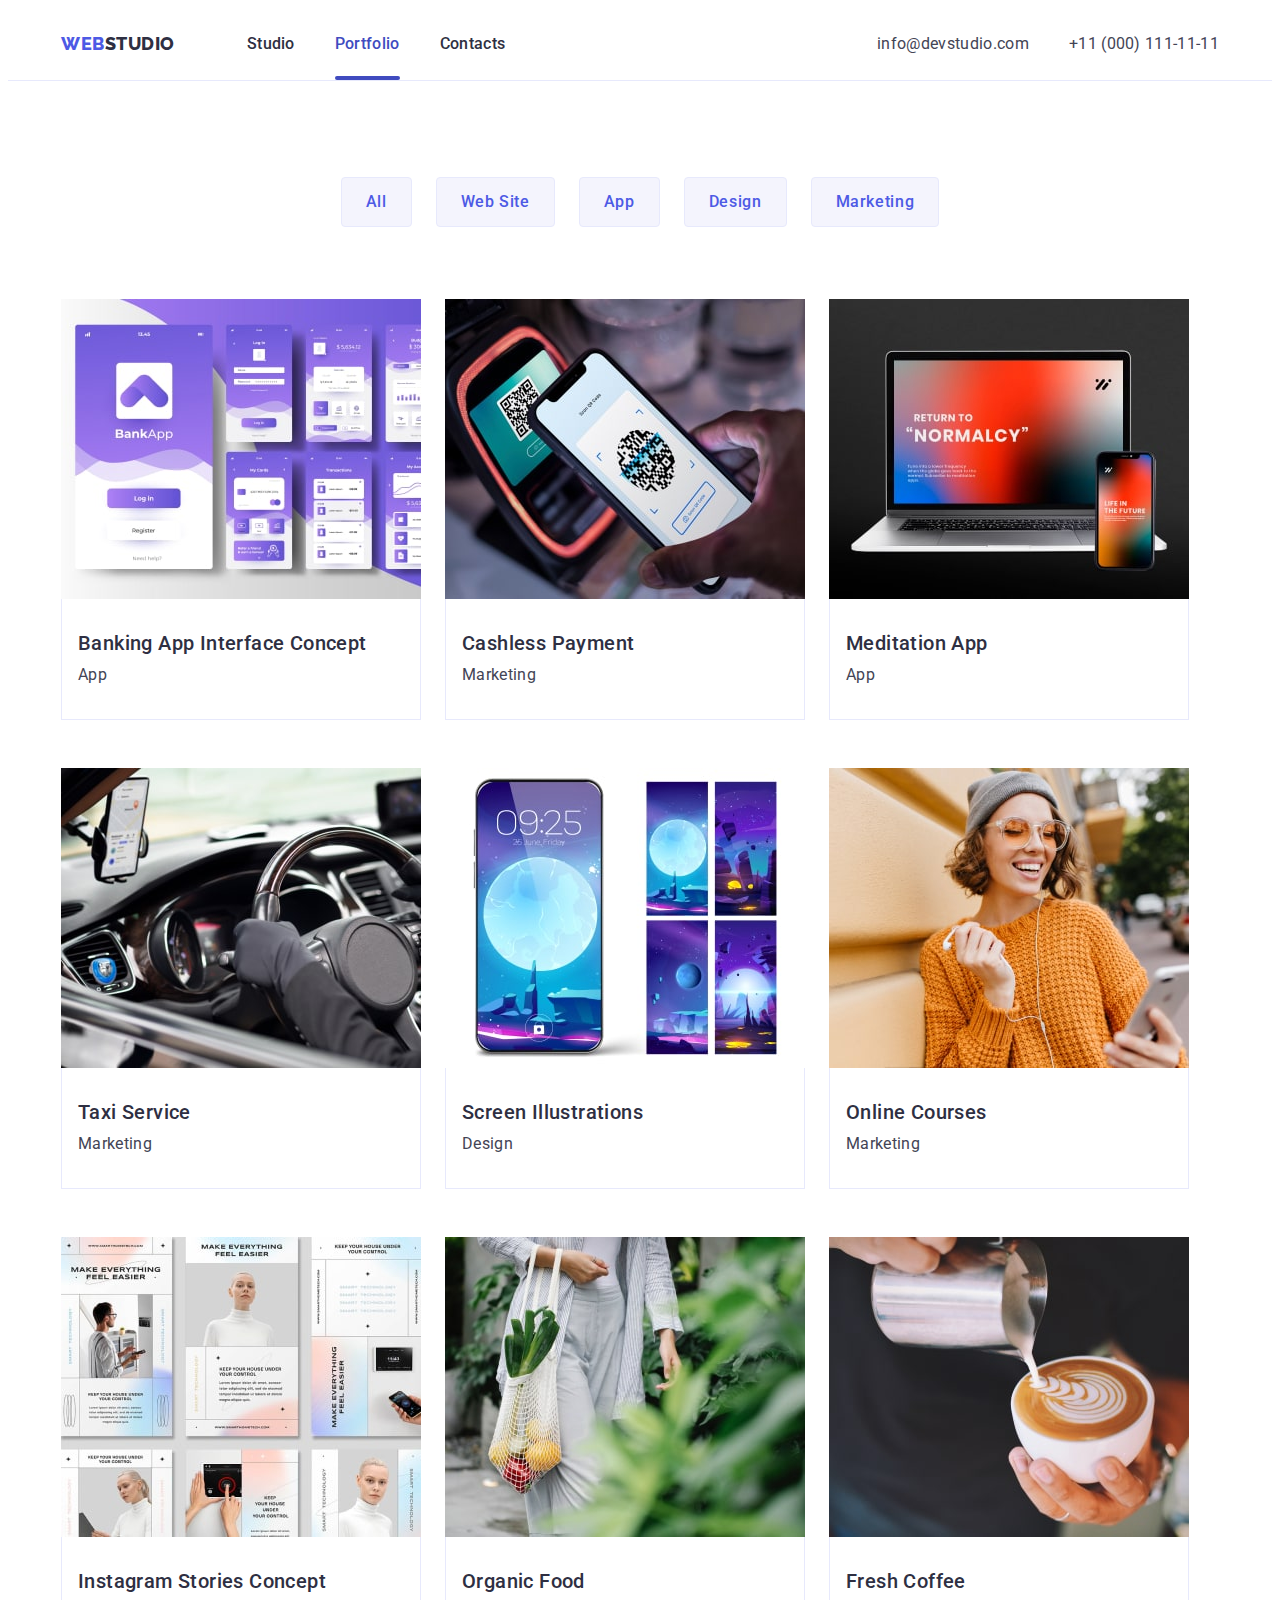
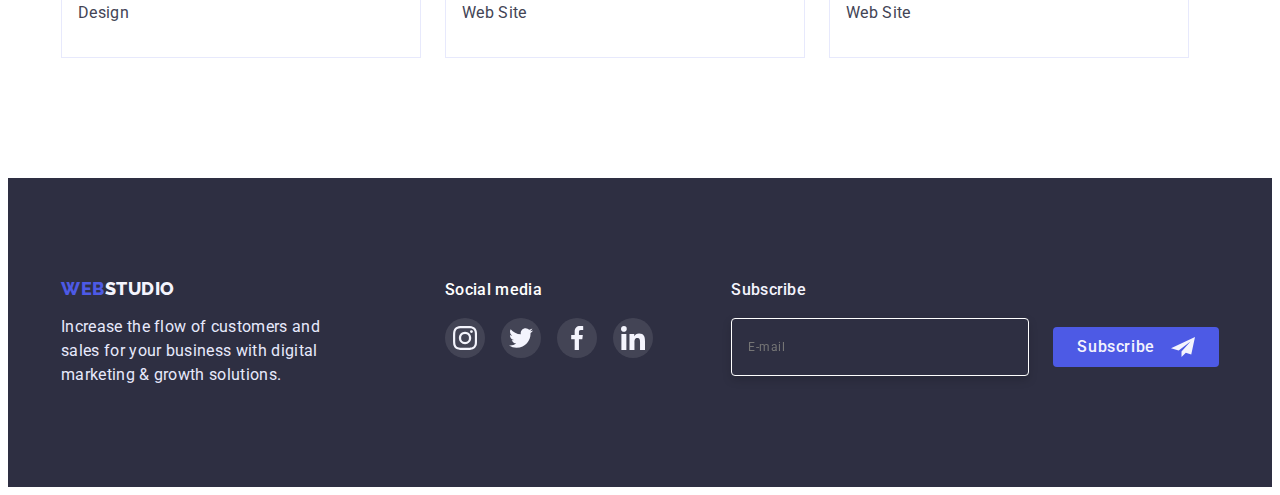
==== portfolio.html @ 8257ba74 "Initial commit" ====
<!DOCTYPE html>
<html lang="en">
	<head>
		<meta charset="UTF-8" />
		<meta http-equiv="X-UA-Compatible" content="IE=edge" />
		<meta name="viewport" content="width=device-width, initial-scale=1.0" />
		<title>Document</title>
		<link rel="preconnect" href="https://fonts.googleapis.com" />
		<link rel="preconnect" href="https://fonts.gstatic.com" crossorigin />
		<link
			href="https://fonts.googleapis.com/css2?family=Raleway:wght@800&family=Roboto:wght@400;500;700;900&display=swap"
			rel="stylesheet"
		/>
		<link
			rel="stylesheet"
			href="https://cdnjs.cloudflare.com/ajax/libs/modern-normalize/1.1.0/modern-normalize.min.css"
			integrity="sha512-wpPYUAdjBVSE4KJnH1VR1HeZfpl1ub8YT/NKx4PuQ5NmX2tKuGu6U/JRp5y+Y8XG2tV+wKQpNHVUX03MfMFn9Q=="
			crossorigin="anonymous"
			referrerpolicy="no-referrer"
		/>
		<link rel="stylesheet" href="./css/styles.css" />
	</head>
	<body class="">
		<header class="header">
			<div class="container page-header">
				<nav class="header-nav">
					<a
						href="./index.html"
						class="header-logo-left link main-logo"
						rel="noreferrer noopener"
						>Web<span class="header-logo-right">Studio</span></a
					>
					<ul class="navigation-list list">
						<li class="navigation-item">
							<a href="./index.html" class="navigation-link link"
								>Studio
							</a>
						</li>
						<li class="navigation-item">
							<a
								href="./portfolio.html"
								class="navigation-link link current"
							>
								Portfolio</a
							>
						</li>
						<li class="navigation-item">
							<a href="" class="navigation-link link">Contacts</a>
						</li>
					</ul>
				</nav>
				<address class="contacts">
					<ul class="contacts-list list">
						<li class="navigation-item">
							<a href="mailto:info@devstudio.com" class="main-link link"
								>info@devstudio.com</a
							>
						</li>
						<li class="navigation-item">
							<a href="tel:+110001111111" class="main-link link"
								>+11 (000) 111-11-11</a
							>
						</li>
					</ul>
				</address>
			</div>
		</header>

		<main>
			<section class="section-menu">
				<div class="container">
					<h1 class="menu visually-hidden">menu</h1>
					<ul class="menu-list list">
						<li class="menu-item">
							<button class="menu-btn" type="button">All</button>
						</li>
						<li class="menu-item">
							<button class="menu-btn" type="button">Web Site</button>
						</li>
						<li class="menu-item">
							<button class="menu-btn" type="button">App</button>
						</li>
						<li class="menu-item">
							<button class="menu-btn" type="button">Design</button>
						</li>
						<li class="menu-item">
							<button class="menu-btn" type="button">Marketing</button>
						</li>
					</ul>
					<ul class="menu-list-cards list">
						<li class="menu-cards-item">
							<a href="" class="menu-cards-link link">
								<div class="menu-cards-thumb">
									<img
										src="./images-porfolio/galereya.jpg"
										alt="Interface aplication"
										width="360"
									/>
									<div class="menu-cards-overlay">
										<p class="menu-text">
											14 Stylish and User-Friendly App Design
											Concepts · Task Manager App · Calorie Tracker
											App · Exotic Fruit Ecommerce App · Cloud
											Storage App
										</p>
									</div>
								</div>
								<div class="cards-content">
									<h2 class="menu-title-cards menu-link">
										Banking App Interface Concept
									</h2>
									<p class="menu-text-cards main-text menu-link">
										App
									</p>
								</div>
							</a>
						</li>
						<li class="menu-cards-item">
							<a href="" class="menu-cards-link link">
								<div class="menu-cards-thumb">
									<img
										src="./images-porfolio/kod.jpg"
										alt="Payment by telephone"
										width="360"
									/>
									<div class="menu-cards-overlay">
										<p class="menu-text">
											14 Stylish and User-Friendly App Design
											Concepts · Task Manager App · Calorie Tracker
											App · Exotic Fruit Ecommerce App · Cloud
											Storage App
										</p>
									</div>
								</div>
								<div class="cards-content">
									<h2 class="menu-title-cards menu-link">
										Cashless Payment
									</h2>
									<p class="menu-text-cards main-text menu-link">
										Marketing
									</p>
								</div>
							</a>
						</li>
						<li class="menu-cards-item">
							<a href="" class="menu-cards-link link">
								<div class="menu-cards-thumb">
									<img
										src="./images-porfolio/noutbuke.jpg"
										alt="aplication for relax"
										width="360"
									/>
									<div class="menu-cards-overlay">
										<p class="menu-text">
											14 Stylish and User-Friendly App Design
											Concepts · Task Manager App · Calorie Tracker
											App · Exotic Fruit Ecommerce App · Cloud
											Storage App
										</p>
									</div>
								</div>
								<div class="cards-content">
									<h2 class="menu-title-cards menu-link">
										Meditation App
									</h2>
									<p class="menu-text-cards main-text menu-link">
										App
									</p>
								</div>
							</a>
						</li>
						<li class="menu-cards-item">
							<a href="" class="menu-cards-link link">
								<div class="menu-cards-thumb">
									<img
										src="./images-porfolio/ryl.jpg"
										alt="Taxi Service"
										width="360"
									/>
									<div class="menu-cards-overlay">
										<p class="menu-text">
											14 Stylish and User-Friendly App Design
											Concepts · Task Manager App · Calorie Tracker
											App · Exotic Fruit Ecommerce App · Cloud
											Storage App
										</p>
									</div>
								</div>
								<div class="cards-content">
									<h2 class="menu-title-cards menu-link">
										Taxi Service
									</h2>
									<p class="menu-text-cards main-text menu-link">
										Marketing
									</p>
								</div></a
							>
						</li>
						<li class="menu-cards-item">
							<a href="" class="menu-cards-link link">
								<div class="menu-cards-thumb">
									<img
										src="./images-porfolio/zastavka.jpg"
										alt="Illustrations on telephone"
										width="360"
									/>
									<div class="menu-cards-overlay">
										<p class="menu-text">
											14 Stylish and User-Friendly App Design
											Concepts · Task Manager App · Calorie Tracker
											App · Exotic Fruit Ecommerce App · Cloud
											Storage App
										</p>
									</div>
								</div>
								<div class="cards-content">
									<h2 class="menu-title-cards menu-link">
										Screen Illustrations
									</h2>
									<p class="menu-text-cards main-text menu-link">
										Design
									</p>
								</div>
							</a>
						</li>
						<li class="menu-cards-item">
							<a href="" class="menu-cards-link link">
								<div class="menu-cards-thumb">
									<img
										src="./images-porfolio/devka.jpg"
										alt="girl with smile"
										width="360"
									/>
									<div class="menu-cards-overlay">
										<p class="menu-text">
											14 Stylish and User-Friendly App Design
											Concepts · Task Manager App · Calorie Tracker
											App · Exotic Fruit Ecommerce App · Cloud
											Storage App
										</p>
									</div>
								</div>
								<div class="cards-content">
									<h2 class="menu-title-cards menu-link">
										Online Courses
									</h2>
									<p class="menu-text-cards main-text menu-link">
										Marketing
									</p>
								</div>
							</a>
						</li>
						<li class="menu-cards-item">
							<a href="" class="menu-cards-link link">
								<div class="menu-cards-thumb">
									<img
										src="./images-porfolio/spisok.jpg"
										alt="list opportunities"
										width="360"
									/>
									<div class="menu-cards-overlay">
										<p class="menu-text">
											14 Stylish and User-Friendly App Design
											Concepts · Task Manager App · Calorie Tracker
											App · Exotic Fruit Ecommerce App · Cloud
											Storage App
										</p>
									</div>
								</div>
								<div class="cards-content">
									<h2 class="menu-title-cards menu-link">
										Instagram Stories Concept
									</h2>
									<p class="menu-text-cards main-text menu-link">
										Design
									</p>
								</div>
							</a>
						</li>
						<li class="menu-cards-item">
							<a href="" class="menu-cards-link link">
								<div class="menu-cards-thumb">
									<img
										class="menu-img"
										src="./images-porfolio/orange.jpg"
										alt="organic Food"
										width="360"
									/>
									<div class="menu-cards-overlay">
										<p class="menu-text">
											14 Stylish and User-Friendly App Design
											Concepts · Task Manager App · Calorie Tracker
											App · Exotic Fruit Ecommerce App · Cloud
											Storage App
										</p>
									</div>
								</div>
								<div class="cards-content">
									<h2 class="menu-title-cards menu-link">
										Organic Food
									</h2>
									<p class="menu-text-cards main-text menu-link">
										Web Site
									</p>
								</div>
							</a>
						</li>
						<li class="menu-cards-item">
							<a href="" class="menu-cards-link link">
								<div class="menu-cards-thumb">
									<img
										src="./images-porfolio/kafe.jpg"
										alt="cocking Coffee"
										width="360"
									/>
									<div class="menu-cards-overlay">
										<p class="menu-text">
											14 Stylish and User-Friendly App Design
											Concepts · Task Manager App · Calorie Tracker
											App · Exotic Fruit Ecommerce App · Cloud
											Storage App
										</p>
									</div>
								</div>
								<div class="cards-content">
									<h2 class="menu-title-cards menu-link">
										Fresh Coffee
									</h2>
									<p class="menu-text-cards main-text menu-link">
										Web Site
									</p>
								</div>
							</a>
						</li>
					</ul>
				</div>
			</section>
		</main>
		<footer class="footer">
			<div class="container flex-for-footer">
				<div class="footer-block">
					<a
						class="footer-leftside-logo link main-logo"
						href="./index.html"
						target="_blank"
						rel="noreferrer noopener"
						>Web<span class="footer-rightside-logo">Studio</span></a
					>
					<p class="footer-text">
						Increase the flow of customers and sales for your business
						with digital marketing & growth solutions.
					</p>
				</div>
				<div>
					<h3 class="title-social">Social media</h3>
					<ul class="footer-list list">
						<li>
							<a href="" class="footer-social-link link"
								><svg class="footer-icon">
									<use
										href="./Images/symbol-defs.svg#icon-instagram"
									></use>
								</svg>
							</a>
						</li>
						<li>
							<a href="" class="footer-social-link link">
								<svg class="footer-icon">
									<use
										href="./Images/symbol-defs.svg#icon-twitter"
									></use>
								</svg>
							</a>
						</li>
						<li>
							<a href="" class="footer-social-link link"
								><svg class="footer-icon">
									<use
										href="./Images/symbol-defs.svg#icon-facebook"
									></use>
								</svg>
							</a>
						</li>
						<li>
							<a href="" class="footer-social-link link"
								><svg class="footer-icon">
									<use
										href="./Images/symbol-defs.svg#icon-linkedin"
									></use>
								</svg>
							</a>
						</li>
					</ul>
				</div>
				<form class="form-footer">
					<p class="title-form">Subscribe</p>
					<div class="wraper-for-form-footer">
						<input
							type="email"
							name="user-email"
							class="input-for-email"
							placeholder="E-mail"
						/>
						<button type="submit" class="button-subscribe-footer">
							Subscribe
							<svg class="icon-button-subscribe">
								<use href="./Images/symbol-defs.svg#icon-submit"></use>
							</svg>
						</button>
					</div>
				</form>
			</div>
		</footer>
		<script src="./js/modal.js"></script>
	</body>
</html>
---- css/styles.css ----
:root {
	--color-iris: #4d5ae5;
	--color-ocean: #404bbf;
	--color-navy-blue: #2e2f42;
	--color-green: #31d0aa;
	--color-slate: #434455;
	--color-light-slate: #8e8f99;
	--color-cornflower: #e7e9fc;
	--color-cloud: #f4f4fd;
	--color-navy-blue-modal: #2e2f42;
	--color-grey: #2e2f42;
	--color-white: #ffffff;
}
h1,
h2,
h3,
h4,
h5,
h6,
p {
	margin-top: 0;
	margin-bottom: 0;
}
ul {
	margin-top: 0;
	margin-bottom: 0;
	padding-left: 0;
}
img {
	display: block;
	max-width: 100%;
	height: auto;
}
button {
	cursor: pointer;
}
.container {
	width: 1158px;
	margin-left: auto;
	margin-right: auto;
	padding-left: 15px;
	padding-right: 15px;
}
.visually-hidden {
	position: absolute;
	width: 1px;
	height: 1px;
	margin: -1px;
	border: 0;
	padding: 0;
	white-space: nowrap;
	clip-path: inset(100%);
	clip: rect(0 0 0 0);
	overflow: hidden;
}
body {
	font-family: 'Roboto', sans-serif;
	color: #434455;
}
.link {
	text-decoration: none;
}
.list {
	list-style: none;
}
/*                main-class         */
.main-logo {
	font-family: Raleway, sans-serif;
	font-weight: 800;
	font-size: 18px;
	line-height: 1.17;

	letter-spacing: 0.03em;
	text-transform: uppercase;
	color: var(--color-iris);
}

.main-text {
	font-weight: 400;
	font-size: 16px;
	line-height: 1.5;
	letter-spacing: 0.02em;
	color: var(--color-slate);
}
/*          header */
.page-header {
	display: flex;
	align-items: center;
}
.header {
	border-bottom: 1px solid var(--color-cornflower);
}
.header-nav {
	display: flex;
	align-items: center;
}
.header-logo-right {
	font-family: Raleway, sans-serif;
	font-weight: 800;
	font-size: 18px;
	line-height: 1.17;

	letter-spacing: 0.03em;
	text-transform: uppercase;
	color: var(--color-navy-blue);
}
.navigation-list {
	display: flex;
	margin-left: 72px;
}
.navigation-item:not(:last-child) {
	margin-right: 40px;
}
.mail {
	margin-right: 40px;
}

.navigation-link {
	position: relative;

	font-weight: 500;
	font-size: 16px;
	line-height: 1.5;
	letter-spacing: 0.02em;
	color: var(--color-navy-blue);
	display: inline-block;
	padding-top: 24px;
	padding-bottom: 24px;
	transition: color 250ms cubic-bezier(0.4, 0, 0.2, 1);
}
.navigation-link:hover,
.navigation-link:focus,
.navigation-link:active {
	color: var(--color-ocean);
}
.current {
	color: var(--color-ocean);
}
.current::after {
	position: absolute;
	left: 0px;
	bottom: 0px;
	content: '';
	display: inline-block;
	width: 100%;
	height: 4px;
	background-color: var(--color-ocean);
	border-radius: 2px;
}

.contacts {
	font-style: normal;
	margin-left: auto;
}
.contacts-list {
	display: flex;
}
.main-link {
	font-weight: 400;

	font-size: 16px;
	line-height: 1.5;
	letter-spacing: 0.02em;
	color: var(--color-slate);
	transition: color 250ms cubic-bezier(0.4, 0, 0.2, 1);
}
.main-link:hover,
.main-link:focus,
.main-link:active {
	color: var(--color-ocean);
}
/*           Hero         */
.hero {
	text-align: center;
	background-color: var(--color-navy-blue-modal);
	max-width: 1440px;
	margin: 0 auto;
	padding-top: 188px;
	padding-bottom: 188px;
	background-image: linear-gradient(
			rgba(46, 47, 66, 0.7),
			rgba(46, 47, 66, 0.7)
		),
		url(../Images/people-office.jpg);
	background-size: cover;
	background-position: center;
}
.hero-title {
	font-weight: 700;
	font-size: 56px;
	line-height: 1.07;
	letter-spacing: 0.02em;
	color: var(--color-white);
	width: 496px;
	margin: 0 auto 48px auto;
}

.hero-btn {
	font-family: inherit;

	font-weight: 500;
	font-size: 16px;
	line-height: 1.5;

	letter-spacing: 0.04em;
	color: var(--color-white);
	background-color: var(--color-iris);
	cursor: pointer;
	width: 169px;
	height: 56px;
	border: none;
	border-radius: 4px;
	transition: background-color 250ms cubic-bezier(0.4, 0, 0.2, 1);
}
.hero-btn:hover,
.hero-btn:focus,
.hero-btn:active {
	background-color: var(--color-ocean);
}
/*              main           */
.about {
	padding-top: 120px;
	padding-bottom: 120px;
}
.about-item {
	max-width: calc((100%-72px) / 4);
}
.about-list {
	display: flex;
	gap: 24px;
}

.about-title {
	font-weight: 500;
	font-size: 20px;
	line-height: 1.2;
	letter-spacing: 0.02em;
	color: var(--color-navy-blue);
	margin-bottom: 8px;
}
.about-block-for-icon {
	display: flex;

	justify-content: center;
	align-items: center;
	height: 112px;
	background-color: var(--color-cloud);
	margin-bottom: 8px;
	border-radius: 4px;
}
.about-icon {
	width: 64px;
	height: 64px;
}
.description {
	padding-bottom: 120px;
}
.title-description {
	font-style: normal;
	font-weight: 700;
	font-size: 36px;
	line-height: 1.11;
	text-align: center;
	letter-spacing: 0.02em;
	text-transform: capitalize;
	color: var(--color-navy-blue);
	margin-bottom: 72px;
}

.description-list {
	display: flex;
	gap: 24px;
}
.description-item {
	border: 1px solid var(--color-cornflower);
}
.team {
	padding-top: 120px;
	padding-bottom: 120px;
	background-color: var(--color-cloud);
}
.team-item {
	width: calc((100%-3 * 24) / 4);
	box-shadow: 0px 1px 6px rgba(46, 47, 66, 0.08),
		0px 1px 1px rgba(46, 47, 66, 0.16), 0px 2px 1px rgba(46, 47, 66, 0.08);
}
.title-team {
	font-style: normal;
	font-weight: 700;
	font-size: 36px;
	line-height: 1.11;
	text-align: center;
	letter-spacing: 0.02em;
	text-transform: capitalize;
	color: var(--color-navy-blue);
	margin-bottom: 72px;
}
.team-list {
	display: flex;

	gap: 24px;
}
.team-item {
	background-color: var(--color-white);
	border-radius: 0px 0px 4px 4px;
}
.team-content {
	text-align: center;
	padding-top: 32px;
	padding-bottom: 32px;
}
.team-name {
	font-style: normal;
	font-weight: 500;
	font-size: 20px;
	line-height: 1.2;
	margin-bottom: 8px;
	letter-spacing: 0.02em;
	color: var(--color-navy-blue);
}
.team-list-social {
	margin-top: 8px;
	display: flex;
	justify-content: center;
	gap: 24px;
}

.team-social-link {
	display: flex;
	width: 40px;
	height: 40px;
	background-color: var(--color-iris);
	border-radius: 50%;

	align-items: center;
	justify-content: center;
	transition: background-color 250ms cubic-bezier(0.4, 0, 0.2, 1);
}
.team-social-link:hover,
.team-social-link:focus {
	background-color: var(--color-ocean);
}
.team-icon {
	width: 16px;
	height: 16px;
	fill: var(--color-cloud);
}

.section-customers {
	padding-top: 120px;
	padding-bottom: 120px;
}
.title-customers {
	font-family: 'Roboto';
	font-style: normal;
	font-weight: 700;
	font-size: 36px;
	line-height: 1.11;
	text-align: center;
	letter-spacing: 0.02em;
	color: var(--color-navy-blue);
}
.customers-list {
	display: flex;
	align-items: flex-start;
	margin-top: 72px;
	gap: 24px;
}
.customers-item {
	width: calc((100%-120px) / 6);
}
.customers-link {
	display: flex;

	height: 88px;
	justify-content: center;
	align-items: center;
	border: 1px solid var(--color-light-slate);
	border-radius: 4px;
	transition: border-color 250ms cubic-bezier(0.4, 0, 0.2, 1);
}
.customers-link:hover,
.customers-link:focus {
	border-color: var(--color-ocean);
}
.customers-link:hover .customers-icon {
	fill: var(--color-ocean);
}
.customers-icon {
	width: 104px;
	height: 56px;
	fill: var(--color-light-slate);
	transition: fill 250ms cubic-bezier(0.4, 0, 0.2, 1);
}

/*         Footer       */
.footer {
	background-color: var(--color-navy-blue);
	padding-top: 100px;
	padding-bottom: 100px;
}
.footer-block {
	width: 264px;
}
.footer-rightside-logo {
	font-family: Raleway, sans-serif;
	font-style: normal;
	font-weight: 800;
	font-size: 18px;
	line-height: 1.17;

	letter-spacing: 0.03em;
	text-transform: uppercase;
	color: var(--color-cloud);
}
.flex-for-footer {
	display: flex;
}
.footer-text {
	font-weight: 400;
	font-size: 16px;
	line-height: 1.5;
	letter-spacing: 0.02em;
	color: var(--color-cornflower);

	margin-top: 16px;
}
.title-social {
	font-family: 'Roboto';
	font-style: normal;
	font-weight: 500;
	font-size: 16px;
	line-height: 1.5;
	letter-spacing: 0.02em;
	color: var(--color-white);
	margin-bottom: 16px;
}
.footer-list {
	display: flex;
	justify-content: center;
	gap: 16px;
}
.footer-block {
	margin-right: 120px;
}
.footer-social-link {
	display: flex;
	width: 40px;
	height: 40px;
	background-color: rgba(255, 255, 255, 0.1);
	border-radius: 50%;

	align-items: center;
	justify-content: center;
	transition: background-color 250ms cubic-bezier(0.4, 0, 0.2, 1);
}
.footer-social-link:hover,
.footer-social-link:focus {
	background-color: var(--color-green);
}
.footer-icon {
	width: 24px;
	height: 24px;
	fill: var(--color-cloud);
}
/*             portfolio       */
.section-menu {
	padding-top: 96px;
	padding-bottom: 120px;
}
.menu-list {
	display: flex;
	margin-bottom: 72px;
	gap: 24px;
	justify-content: center;
}

.menu-btn {
	font-family: Roboto, sans-serif;
	font-style: normal;
	font-weight: 500;
	font-size: 16px;
	line-height: 1.5;
	letter-spacing: 0.04em;
	color: var(--color-iris);
	background-color: var(--color-cloud);
	cursor: pointer;
	border: 1px solid var(--color-cornflower);
	border-radius: 4px;
	padding: 12px 24px;
	transition: color 250ms cubic-bezier(0.4, 0, 0.2, 1),
		box-shadow 250ms cubic-bezier(0.4, 0, 0.2, 1),
		background-color 250ms cubic-bezier(0.4, 0, 0.2, 1),
		border-color 250ms cubic-bezier(0.4, 0, 0.2, 1);
}
.menu-btn:hover,
.menu-btn:focus,
.menu-btn:active {
	color: var(--color-white);
	background-color: var(--color-ocean);
	box-shadow: 0px 4px 4px rgba(0, 0, 0, 0.25);
	border-color: var(--color-ocean);
}
.menu-cards-item {
	max-width: calc((100%-48) / 3);
}

.cards-content {
	padding-left: 16px;
	padding-top: 32px;
	padding-bottom: 32px;
	border: 1px solid var(--color-cornflower);
	border-top: none;
}
.menu-list-cards {
	display: flex;
	flex-wrap: wrap;
	column-gap: 24px;
	row-gap: 48px;
}
.menu-title-cards {
	font-weight: 500;
	font-size: 20px;
	line-height: 1.2;
	letter-spacing: 0.02em;
	color: var(--color-navy-blue);
	margin-bottom: 8px;
}
.menu-cards-link {
	display: block;
	transition: box-shadow 250ms cubic-bezier(0.4, 0, 0.2, 1);
}
.menu-cards-link:hover,
.menu-cards-link:focus {
	box-shadow: 0px 1px 6px rgba(46, 47, 66, 0.08),
		0px 1px 1px rgba(46, 47, 66, 0.16), 0px 2px 1px rgba(46, 47, 66, 0.08);
}
.menu-cards-link:hover .menu-cards-overlay,
.menu-cards-link:focus .menu-cards-overlay {
	transform: translateY(0);
}
.menu-link {
	transition: color 250ms cubic-bezier(0.4, 0, 0.2, 1);
}

.menu-link:hover,
.menu-link:focus,
.menu-link:active {
	color: var(--color-ocean);
}
.menu-cards-thumb {
	position: relative;
	overflow: hidden;
}
.menu-cards-overlay {
	top: 0;
	left: 0;
	position: absolute;
	width: 100%;
	height: 100%;
	background-color: var(--color-iris);
	transform: translateY(100%);
	padding-top: 40px;
	padding-left: 32px;
	padding-right: 32px;
	transition: transform 250ms cubic-bezier(0.4, 0, 0.2, 1), opacity 250ms;
	overflow: auto;
}
.menu-text {
	font-family: 'Roboto';
	font-style: normal;
	font-weight: 400;
	font-size: 16px;
	line-height: 1.5;
	letter-spacing: 0.02em;
	color: var(--color-cloud);
}
.backdrop {
	top: 0;
	left: 0;
	position: fixed;
	width: 100%;
	height: 100%;
	background: rgba(46, 47, 66, 0.4);
	opacity: 1;
	visibility: visible;
	transition: visibility 250ms cubic-bezier(0.4, 0, 0.2, 1),
		opacity 250ms cubic-bezier(0.4, 0, 0.2, 1);
}
.is-hidden {
	visibility: hidden;
	opacity: 0;
	pointer-events: none;
}
.modal {
	position: absolute;
	top: 50%;
	left: 50%;
	transform: translate(-50%, -50%) scale(1);
	padding: 72px 24px 24px 24px;
	width: 408px;

	background: #fcfcfc;
	box-shadow: 0px 1px 1px rgba(0, 0, 0, 0.14), 0px 1px 3px rgba(0, 0, 0, 0.12),
		0px 2px 1px rgba(0, 0, 0, 0.2);
	border-radius: 4px;
	transition: transform 250ms cubic-bezier(0.4, 0, 0.2, 1);
}
.icon-modal-close {
	width: 8px;
	height: 8px;
	fill: var(--color-navy-blue);
	transition: fill 250ms cubic-bezier(0.4, 0, 0.2, 1);
}
.button-close {
	position: absolute;
	top: 24px;
	right: 24px;
	padding: 0px;
	align-items: center;
	justify-content: center;
	display: flex;
	width: 24px;
	height: 24px;
	border-radius: 50%;
	background: var(--color-cornflower);
	border: 1px solid rgba(0, 0, 0, 0.1);
	transition: background-color 250ms cubic-bezier(0.4, 0, 0.2, 1),
		border-color 250ms cubic-bezier(0.4, 0, 0.2, 1);
}
.button-close:hover,
.button-close:focus {
	background-color: var(--color-ocean);
	border-color: var(--color-ocean);
}
.button-close:hover .icon-modal-close,
.button-close:focus .icon-modal-close {
	fill: var(--color-cloud);
}
/* FORM Footer */
.form-footer {
	margin-left: auto;
}
.title-form {
	font-weight: 500;
	font-size: 16px;
	line-height: 1.5;
	letter-spacing: 0.02em;
	color: var(--color-cloud);
	margin-bottom: 16px;
}

.input-for-email {
	border: 1px solid #ffffff;
	filter: drop-shadow(0px 4px 4px rgba(0, 0, 0, 0.15));
	border-radius: 4px;
	width: 264px;
	height: 40px;
	background-color: var(--color-navy-blue);
	padding: 8px 16px;
	font-family: 'Roboto';
	font-style: normal;
	font-weight: 400;
	font-size: 12px;
	line-height: 2;
	letter-spacing: 0.04em;
	color: var(--color-cloud);
}
.input-for-email:focus {
	border-color: var(--color-iris);
	outline: none;
}

.wraper-for-form-footer {
	display: flex;
	align-items: center;
}
.button-subscribe-footer {
	display: inline-flex;
	align-items: center;
	gap: 16px;
	font-family: inherit;
	height: 40px;
	font-weight: 500;
	font-size: 16px;
	line-height: 1.5;
	background-color: var(--color-iris);
	letter-spacing: 0.04em;
	color: var(--color-cloud);
	border-radius: 4px;
	border: none;
	padding: 8px 24px;
	transition: background-color 250ms cubic-bezier(0.4, 0, 0.2, 1);
	min-width: 165px;
	margin-left: 24px;
}
.button-subscribe-footer:hover,
.button-subscribe-footer:focus {
	background-color: var(--color-ocean);
}

.icon-button-subscribe {
	width: 24px;
	height: 24px;
	fill: var(--color-cloud);
}
/* Form Modal */
.form-for-modal {
	display: flex;
	flex-direction: column;
}
.title-for-modal-form {
	font-weight: 500;
	font-size: 16px;
	line-height: 1.5;
	text-align: center;
	letter-spacing: 0.02em;
	color: var(--color-navy-blue);
	margin-bottom: 16px;
}
.label-main {
	margin-bottom: 8px;
}

.text-main {
	font-weight: 400;
	font-size: 12px;
	line-height: 1.17;
	letter-spacing: 0.04em;
	color: var(--color-light-slate);
	display: inline-block;
	margin-bottom: 4px;
}
.input-main {
	width: 100%;
	height: 40px;
	border: 1px solid rgba(46, 47, 66, 0.4);
	border-radius: 4px;
	padding: 11px 38px;
	transition: border-color 250ms cubic-bezier(0.4, 0, 0.2, 1);
	background: #fcfcfc;
}
.text-area {
	width: 100%;
	resize: none;
	height: 120px;
	padding: 8px 16px;
	border: 1px solid rgba(46, 47, 66, 0.4);
	border-radius: 4px;
	transition: border-color 250ms cubic-bezier(0.4, 0, 0.2, 1);
	background-color: #fcfcfc;
}
.text-area:focus {
	border-color: var(--color-iris);
	outline: none;
}
.text-area::placeholder {
	font-family: 'Roboto';
	font-style: normal;
	font-weight: 400;
	font-size: 12px;
	line-height: 1.17;
	letter-spacing: 0.04em;
	color: rgba(46, 47, 66, 0.4);
}
.label-policy {
	margin-top: 16px;
	margin-bottom: 24px;
	width: 100%;
}
.button-send {
	padding: 16px 32px;
	background-color: var(--color-iris);
	border: none;
	box-shadow: 0px 4px 4px rgba(0, 0, 0, 0.15);
	border-radius: 4px;
	width: 169px;
	margin: 0px auto;
	font-family: inherit;
	font-weight: 500;
	font-size: 16px;
	line-height: 1.5;
	letter-spacing: 0.04em;
	color: var(--color-cloud);
	transition: background-color 250ms cubic-bezier(0.4, 0, 0.2, 1);
}
.button-send:hover,
.button-send:focus {
	background-color: var(--color-ocean);
}
.icon-for-form-in-modal {
	width: 18px;
	height: 24px;
	fill: var(--color-navy-blue);
	position: absolute;
	top: 50%;
	left: 16px;
	transform: translateY(-50%);
	transition: fill 250ms cubic-bezier(0.4, 0, 0.2, 1);
}
.thumb-for-form-modal {
	position: relative;
}
.input-main:focus {
	border-color: var(--color-iris);
	outline: none;
}
.input-main:focus + .icon-for-form-in-modal {
	fill: var(--color-iris);
}
.label-policy {
	display: flex;
	align-items: center;
}
.input-policy {
	position: absolute;
	width: 1px;
	height: 1px;
	margin: -1px;
	border: 0;
	padding: 0;
	white-space: nowrap;
	clip-path: inset(100%);
	clip: rect(0 0 0 0);
	overflow: hidden;
}
.text-policy {
	font-weight: 400;
	font-size: 12px;
	line-height: 1.17;
	letter-spacing: 0.04em;
	color: var(--color-light-slate);
}
.link-policy {
	font-weight: 400;
	font-size: 12px;
	line-height: 1.17;
	letter-spacing: 0.04em;
	color: var(--color-iris);
}
.fake-chekbox {
	display: flex;
	align-items: center;
	justify-content: center;
	margin-right: 8px;
	width: 16px;
	height: 16px;
	border: 1px solid rgba(46, 47, 66, 0.4);
	border-radius: 2px;
	border-color: var(--color-navy-blue);
	transition: background-color 250ms cubic-bezier(0.4, 0, 0.2, 1);
}
.icon-policy {
	width: 10px;
	height: 8px;
	fill: transparent;
	transition: fill 250ms cubic-bezier(0.4, 0, 0.2, 1);
}
.input-policy:checked + span {
	border: none;
	background-color: var(--color-ocean);
}
.input-policy:checked + span .icon-policy {
	fill: var(--color-cloud);
}
.input-policy:focus + span {
	border-color: var(--color-ocean);
}
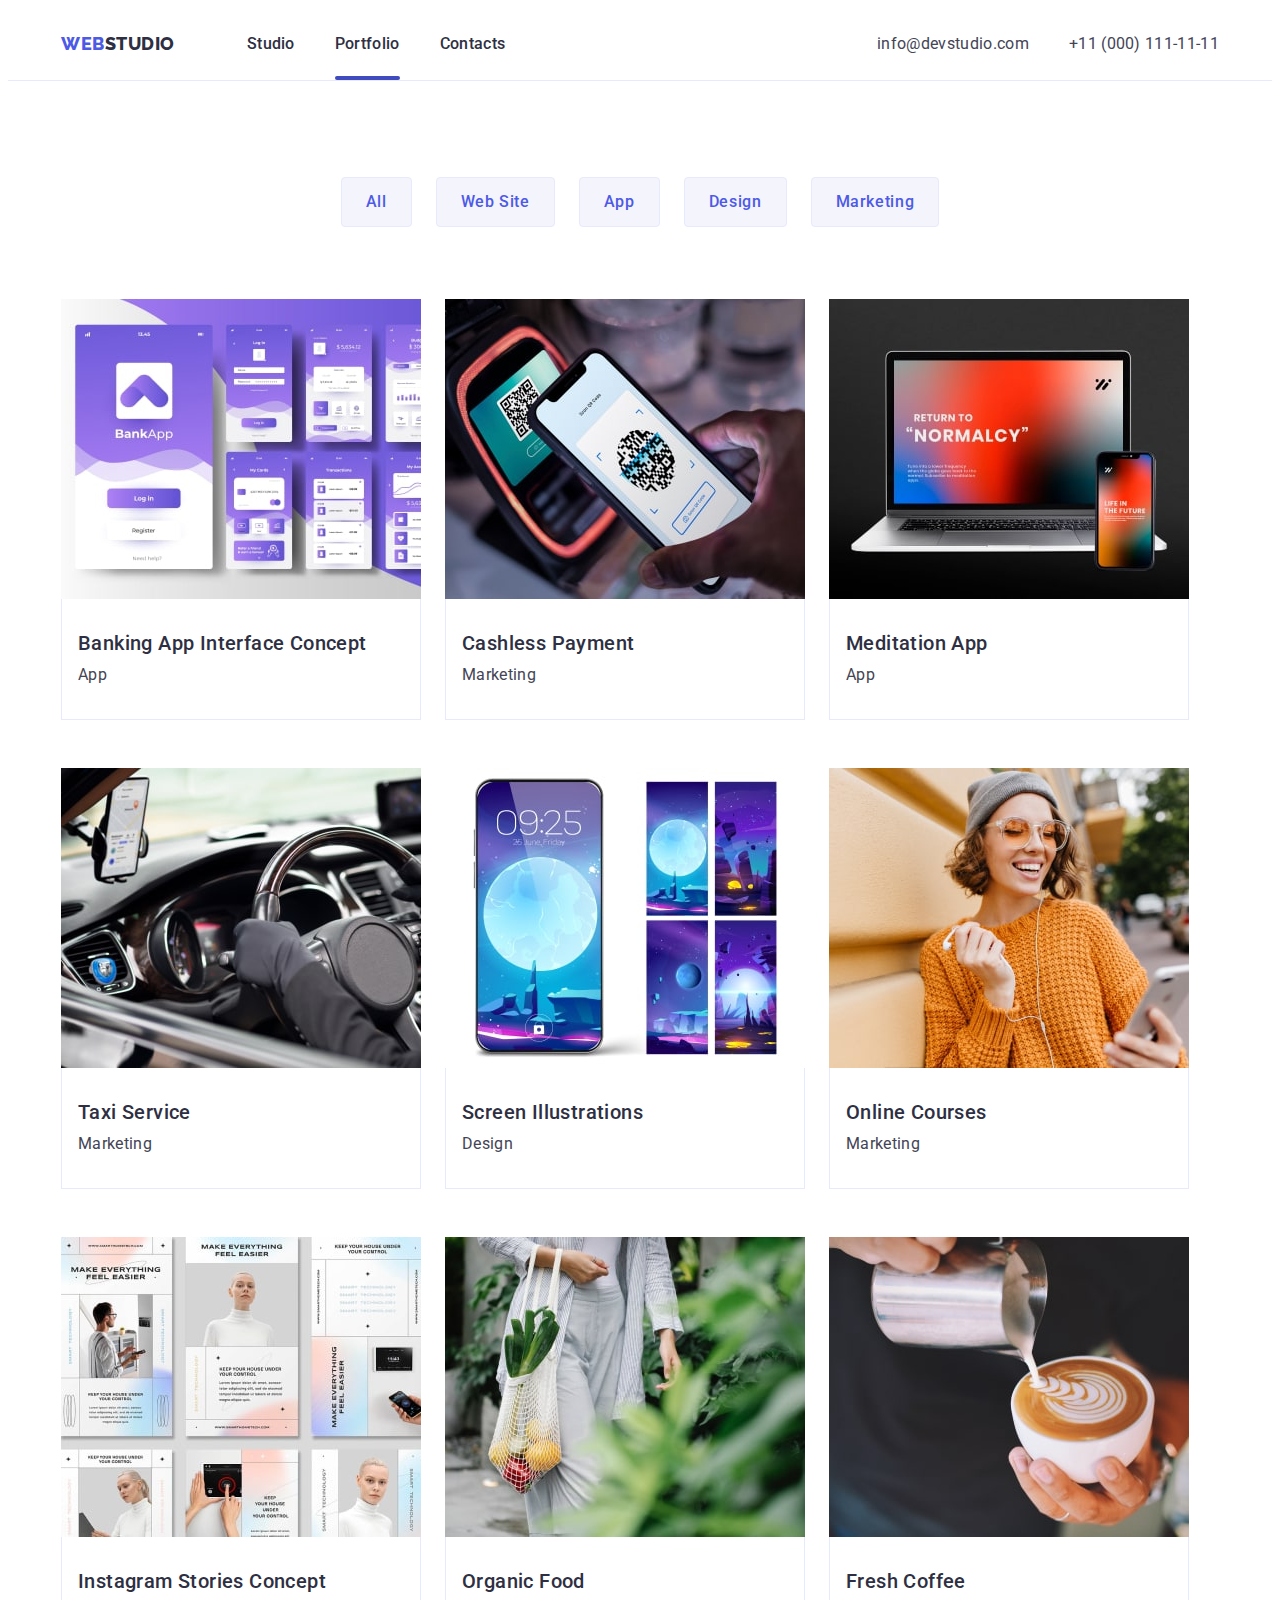
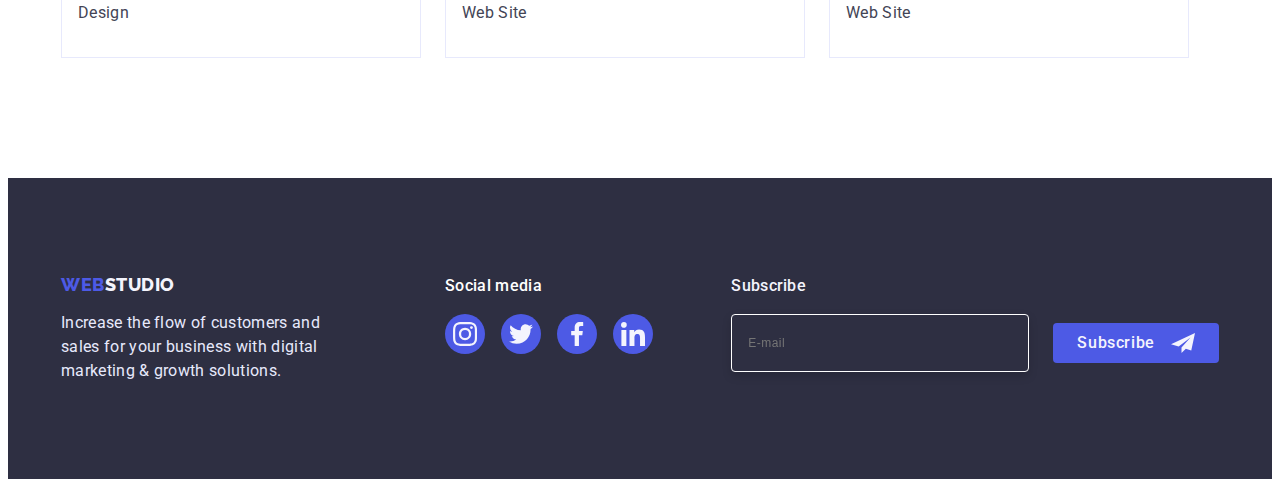
==== commit 6304599b: "second" ====
--- a/portfolio.html
+++ b/portfolio.html
@@ -19,6 +19,7 @@
 			referrerpolicy="no-referrer"
 		/>
 		<link rel="stylesheet" href="./css/styles.css" />
+		<link rel="stylesheet" href="./css/media.css" />
 	</head>
 	<body class="">
 		<header class="header">
--- a/css/styles.css
+++ b/css/styles.css
@@ -10,6 +10,7 @@
 	--color-navy-blue-modal: #2e2f42;
 	--color-grey: #2e2f42;
 	--color-white: #ffffff;
+	--linear-gradient: rgba(46, 47, 66, 0.7), rgba(46, 47, 66, 0.7);
 }
 h1,
 h2,
@@ -33,13 +34,6 @@
 }
 button {
 	cursor: pointer;
-}
-.container {
-	width: 1158px;
-	margin-left: auto;
-	margin-right: auto;
-	padding-left: 15px;
-	padding-right: 15px;
 }
 .visually-hidden {
 	position: absolute;
@@ -57,6 +51,14 @@
 	font-family: 'Roboto', sans-serif;
 	color: #434455;
 }
+.container {
+	max-width: 428px;
+	padding-left: 16px;
+	padding-right: 16px;
+	margin-left: auto;
+	margin-right: auto;
+}
+
 .link {
 	text-decoration: none;
 }
@@ -76,23 +78,19 @@
 }
 
 .main-text {
-	font-weight: 400;
+	font-weight: 500;
 	font-size: 16px;
 	line-height: 1.5;
 	letter-spacing: 0.02em;
 	color: var(--color-slate);
 }
-/*          header */
-.page-header {
-	display: flex;
-	align-items: center;
+/*          header           */
+.navigation-list,
+.contacts {
+	display: none;
 }
 .header {
-	border-bottom: 1px solid var(--color-cornflower);
-}
-.header-nav {
-	display: flex;
-	align-items: center;
+	padding: 24px 0px;
 }
 .header-logo-right {
 	font-family: Raleway, sans-serif;
@@ -104,97 +102,154 @@
 	text-transform: uppercase;
 	color: var(--color-navy-blue);
 }
-.navigation-list {
-	display: flex;
-	margin-left: 72px;
-}
-.navigation-item:not(:last-child) {
-	margin-right: 40px;
-}
-.mail {
-	margin-right: 40px;
-}
-
-.navigation-link {
-	position: relative;
-
-	font-weight: 500;
-	font-size: 16px;
-	line-height: 1.5;
-	letter-spacing: 0.02em;
+
+.button-burger {
+	border: none;
+	display: flex;
+	align-items: center;
+	background-color: transparent;
+}
+.page-header {
+	display: flex;
+	justify-content: space-between;
+}
+/*                  MOB MENU              */
+.mob-menu {
+	display: flex;
+	flex-direction: column;
+
+	position: fixed;
+
+	top: 0;
+	z-index: 1;
+	padding: 80px 24px 40px 40px;
+	width: 100%;
+	height: 100%;
+	background-color: var(--color-white);
+	overflow: auto;
+	opacity: 0;
+	visibility: hidden;
+	pointer-events: none;
+	transition: opacity 250ms cubic-bezier(0.4, 0, 0.2, 1),
+		visibility 250ms cubic-bezier(0.4, 0, 0.2, 1);
+}
+.mob-menu.is-open {
+	opacity: 1;
+	visibility: visible;
+	pointer-events: auto;
+}
+.mob-menu-list {
+	display: flex;
+	flex-direction: column;
+	gap: 40px;
+	margin-bottom: auto;
+}
+.mob-menu-link {
+	font-weight: 700;
+	font-size: 36px;
+	line-height: 1.11;
+	letter-spacing: 0.02em;
+	text-transform: capitalize;
 	color: var(--color-navy-blue);
-	display: inline-block;
-	padding-top: 24px;
-	padding-bottom: 24px;
-	transition: color 250ms cubic-bezier(0.4, 0, 0.2, 1);
-}
-.navigation-link:hover,
-.navigation-link:focus,
-.navigation-link:active {
+}
+.specific {
 	color: var(--color-ocean);
 }
-.current {
-	color: var(--color-ocean);
-}
-.current::after {
+.menu-button-close {
 	position: absolute;
-	left: 0px;
-	bottom: 0px;
-	content: '';
-	display: inline-block;
-	width: 100%;
-	height: 4px;
-	background-color: var(--color-ocean);
-	border-radius: 2px;
-}
-
-.contacts {
-	font-style: normal;
-	margin-left: auto;
-}
-.contacts-list {
-	display: flex;
-}
-.main-link {
-	font-weight: 400;
-
-	font-size: 16px;
-	line-height: 1.5;
+	top: 24px;
+	right: 24px;
+	padding: 0px;
+	align-items: center;
+	justify-content: center;
+	display: flex;
+	width: 24px;
+	height: 24px;
+	border-radius: 50%;
+	background: transparent;
+	border: 1px solid rgba(0, 0, 0, 0.1);
+}
+.mob-menu-link-tel {
+	font-weight: 700;
+	font-size: 36px;
+	line-height: 1.11;
+	letter-spacing: 0.02em;
+	text-transform: capitalize;
+	color: var(--color-iris);
+}
+.mob-menu-mail {
+	margin-top: 40px;
+	margin-bottom: 48px;
+}
+.mob-menu-link-mail {
+	font-weight: 500;
+	font-size: 20px;
+	line-height: 1.2;
 	letter-spacing: 0.02em;
 	color: var(--color-slate);
-	transition: color 250ms cubic-bezier(0.4, 0, 0.2, 1);
-}
-.main-link:hover,
-.main-link:focus,
-.main-link:active {
-	color: var(--color-ocean);
+}
+.mob-social-link {
+	display: flex;
+	width: 40px;
+	height: 40px;
+	background-color: var(--color-iris);
+	border-radius: 50%;
+
+	align-items: center;
+	justify-content: center;
+}
+.mob-list-social {
+	display: flex;
+	align-items: center;
+	justify-content: center;
+	gap: 56px;
+}
+.mob-icon {
+	width: 24px;
+	height: 24px;
+	fill: var(--color-white);
 }
 /*           Hero         */
 .hero {
-	text-align: center;
-	background-color: var(--color-navy-blue-modal);
-	max-width: 1440px;
-	margin: 0 auto;
-	padding-top: 188px;
-	padding-bottom: 188px;
 	background-image: linear-gradient(
 			rgba(46, 47, 66, 0.7),
 			rgba(46, 47, 66, 0.7)
 		),
-		url(../Images/people-office.jpg);
+		url(../Images/drive-download-20230408T085116Z-001/hero-image-mob.jpg);
 	background-size: cover;
 	background-position: center;
+	background-repeat: no-repeat;
+}
+@media (min-device-pixel-ratio: 2px),
+	(min-resolution: 192dpi),
+	(min-resolution: 2dppx) {
+	.hero {
+		background-image: linear-gradient(
+				rgba(46, 47, 66, 0.7),
+				rgba(46, 47, 66, 0.7)
+			),
+			url(../Images/drive-download-20230408T085116Z-001/hero-image-mob@2x.jpg);
+	}
+}
+.hero {
+	padding-top: 112px;
+	padding-bottom: 112px;
+
+	text-align: center;
+	background-color: var(--color-navy-blue-modal);
 }
 .hero-title {
 	font-weight: 700;
-	font-size: 56px;
-	line-height: 1.07;
-	letter-spacing: 0.02em;
+	font-size: 36px;
+	line-height: 1.11;
+	text-align: center;
+	letter-spacing: 0.02em;
+	text-transform: capitalize;
 	color: var(--color-white);
-	width: 496px;
-	margin: 0 auto 48px auto;
-}
-
+	width: 320px;
+	margin: 0 auto;
+	margin-bottom: 72px;
+}
 .hero-btn {
 	font-family: inherit;
 
@@ -210,79 +265,47 @@
 	height: 56px;
 	border: none;
 	border-radius: 4px;
-	transition: background-color 250ms cubic-bezier(0.4, 0, 0.2, 1);
-}
-.hero-btn:hover,
-.hero-btn:focus,
-.hero-btn:active {
-	background-color: var(--color-ocean);
-}
-/*              main           */
+}
+/*              main                 */
+
 .about {
-	padding-top: 120px;
-	padding-bottom: 120px;
+	padding-top: 96px;
+	padding-bottom: 96px;
 }
 .about-item {
-	max-width: calc((100%-72px) / 4);
+	width: 100%;
 }
 .about-list {
 	display: flex;
-	gap: 24px;
-}
-
+	flex-wrap: wrap;
+
+	row-gap: 72px;
+}
 .about-title {
-	font-weight: 500;
-	font-size: 20px;
-	line-height: 1.2;
-	letter-spacing: 0.02em;
-	color: var(--color-navy-blue);
-	margin-bottom: 8px;
-}
-.about-block-for-icon {
-	display: flex;
-
-	justify-content: center;
-	align-items: center;
-	height: 112px;
-	background-color: var(--color-cloud);
-	margin-bottom: 8px;
-	border-radius: 4px;
-}
-.about-icon {
-	width: 64px;
-	height: 64px;
-}
-.description {
-	padding-bottom: 120px;
-}
-.title-description {
-	font-style: normal;
 	font-weight: 700;
 	font-size: 36px;
 	line-height: 1.11;
-	text-align: center;
+
 	letter-spacing: 0.02em;
 	text-transform: capitalize;
 	color: var(--color-navy-blue);
-	margin-bottom: 72px;
-}
-
-.description-list {
-	display: flex;
-	gap: 24px;
-}
-.description-item {
-	border: 1px solid var(--color-cornflower);
+	margin-bottom: 8px;
+}
+.about-block-for-icon {
+	display: none;
+}
+.description {
+	display: none;
 }
 .team {
-	padding-top: 120px;
-	padding-bottom: 120px;
+	padding: 96px;
 	background-color: var(--color-cloud);
 }
 .team-item {
-	width: calc((100%-3 * 24) / 4);
+	max-width: 100%;
 	box-shadow: 0px 1px 6px rgba(46, 47, 66, 0.08),
 		0px 1px 1px rgba(46, 47, 66, 0.16), 0px 2px 1px rgba(46, 47, 66, 0.08);
+	border-radius: 0px 0px 4px 4px;
 }
 .title-team {
 	font-style: normal;
@@ -297,31 +320,32 @@
 }
 .team-list {
 	display: flex;
-
-	gap: 24px;
-}
-.team-item {
-	background-color: var(--color-white);
-	border-radius: 0px 0px 4px 4px;
-}
+	flex-wrap: wrap;
+	gap: 72px;
+	justify-content: center;
+}
+
 .team-content {
 	text-align: center;
-	padding-top: 32px;
-	padding-bottom: 32px;
+	margin-top: 32px;
+	margin-bottom: 32px;
+	padding: 0px 16px;
 }
 .team-name {
 	font-style: normal;
 	font-weight: 500;
 	font-size: 20px;
 	line-height: 1.2;
+
 	margin-bottom: 8px;
 	letter-spacing: 0.02em;
 	color: var(--color-navy-blue);
 }
 .team-list-social {
+	display: flex;
 	margin-top: 8px;
-	display: flex;
-	justify-content: center;
+	justify-content: center;
+	align-items: center;
 	gap: 24px;
 }
 
@@ -347,8 +371,7 @@
 }
 
 .section-customers {
-	padding-top: 120px;
-	padding-bottom: 120px;
+	padding: 96px 16px;
 }
 .title-customers {
 	font-family: 'Roboto';
@@ -362,12 +385,14 @@
 }
 .customers-list {
 	display: flex;
+	flex-wrap: wrap;
 	align-items: flex-start;
 	margin-top: 72px;
-	gap: 24px;
+	gap: 72px 16px;
+	justify-content: center;
 }
 .customers-item {
-	width: calc((100%-120px) / 6);
+	width: calc((100% - 16px) / 2);
 }
 .customers-link {
 	display: flex;
@@ -393,14 +418,26 @@
 	transition: fill 250ms cubic-bezier(0.4, 0, 0.2, 1);
 }
 
-/*         Footer       */
+/*                Footer               */
 .footer {
 	background-color: var(--color-navy-blue);
-	padding-top: 100px;
-	padding-bottom: 100px;
+	padding-top: 96px;
+	padding-bottom: 96px;
 }
 .footer-block {
 	width: 264px;
+}
+.flex-for-footer {
+	display: flex;
+	flex-direction: column;
+	align-items: center;
+	gap: 72px;
+	text-align: center;
+}
+.footer-list {
+	display: flex;
+	justify-content: center;
+	gap: 16px;
 }
 .footer-rightside-logo {
 	font-family: Raleway, sans-serif;
@@ -413,21 +450,17 @@
 	text-transform: uppercase;
 	color: var(--color-cloud);
 }
-.flex-for-footer {
-	display: flex;
-}
 .footer-text {
 	font-weight: 400;
 	font-size: 16px;
 	line-height: 1.5;
 	letter-spacing: 0.02em;
 	color: var(--color-cornflower);
-
+	text-align: start;
 	margin-top: 16px;
 }
+
 .title-social {
-	font-family: 'Roboto';
-	font-style: normal;
 	font-weight: 500;
 	font-size: 16px;
 	line-height: 1.5;
@@ -435,19 +468,12 @@
 	color: var(--color-white);
 	margin-bottom: 16px;
 }
-.footer-list {
-	display: flex;
-	justify-content: center;
-	gap: 16px;
-}
-.footer-block {
-	margin-right: 120px;
-}
+
 .footer-social-link {
 	display: flex;
 	width: 40px;
 	height: 40px;
-	background-color: rgba(255, 255, 255, 0.1);
+	background-color: var(--color-iris);
 	border-radius: 50%;
 
 	align-items: center;
@@ -463,7 +489,237 @@
 	height: 24px;
 	fill: var(--color-cloud);
 }
-/*             portfolio       */
+
+/*               form footer          */
+
+.title-form {
+	font-weight: 500;
+	font-size: 16px;
+	line-height: 1.5;
+	letter-spacing: 0.02em;
+	color: var(--color-cloud);
+	margin-bottom: 16px;
+}
+
+.input-for-email {
+	border: 1px solid #ffffff;
+	filter: drop-shadow(0px 4px 4px rgba(0, 0, 0, 0.15));
+	border-radius: 4px;
+	width: 398px;
+	height: 40px;
+	background-color: var(--color-navy-blue);
+	padding: 8px 16px;
+	font-weight: 400;
+	font-size: 12px;
+	line-height: 2;
+	letter-spacing: 0.04em;
+	color: var(--color-cloud);
+}
+.input-for-email:focus {
+	border-color: var(--color-iris);
+	outline: none;
+}
+
+.wraper-for-form-footer {
+	display: flex;
+	align-items: center;
+	flex-wrap: wrap;
+}
+.button-subscribe-footer {
+	display: inline-flex;
+	align-items: center;
+	gap: 16px;
+	font-family: inherit;
+	height: 40px;
+	font-weight: 500;
+	font-size: 16px;
+	line-height: 1.5;
+	background-color: var(--color-iris);
+	letter-spacing: 0.04em;
+	color: var(--color-cloud);
+	border-radius: 4px;
+	border: none;
+	padding: 8px 24px;
+	transition: background-color 250ms cubic-bezier(0.4, 0, 0.2, 1);
+	min-width: 165px;
+	margin-top: 16px;
+	margin-left: auto;
+	margin-right: auto;
+}
+.button-subscribe-footer:hover,
+.button-subscribe-footer:focus {
+	background-color: var(--color-ocean);
+}
+
+.icon-button-subscribe {
+	width: 24px;
+	height: 24px;
+	fill: var(--color-cloud);
+}
+
+/*          Form Modal           */
+.form-for-modal {
+	display: flex;
+	flex-direction: column;
+}
+.title-for-modal-form {
+	font-weight: 500;
+	font-size: 16px;
+	line-height: 1.5;
+	text-align: center;
+	letter-spacing: 0.02em;
+	color: var(--color-navy-blue);
+	margin-bottom: 16px;
+}
+.label-main {
+	margin-bottom: 8px;
+}
+
+.text-main {
+	font-weight: 400;
+	font-size: 12px;
+	line-height: 1.17;
+	letter-spacing: 0.04em;
+	color: var(--color-light-slate);
+	display: inline-block;
+	margin-bottom: 4px;
+}
+.input-main {
+	width: 100%;
+	height: 40px;
+	border: 1px solid rgba(46, 47, 66, 0.4);
+	border-radius: 4px;
+	padding: 11px 38px;
+	transition: border-color 250ms cubic-bezier(0.4, 0, 0.2, 1);
+	background: #fcfcfc;
+}
+.text-area {
+	width: 100%;
+	resize: none;
+	height: 120px;
+	padding: 8px 16px;
+	border: 1px solid rgba(46, 47, 66, 0.4);
+	border-radius: 4px;
+	transition: border-color 250ms cubic-bezier(0.4, 0, 0.2, 1);
+	background-color: #fcfcfc;
+}
+.text-area:focus {
+	border-color: var(--color-iris);
+	outline: none;
+}
+.text-area::placeholder {
+	font-family: 'Roboto';
+	font-style: normal;
+	font-weight: 400;
+	font-size: 12px;
+	line-height: 1.17;
+	letter-spacing: 0.04em;
+	color: rgba(46, 47, 66, 0.4);
+}
+.label-policy {
+	margin-top: 16px;
+	margin-bottom: 24px;
+	width: 100%;
+}
+.button-send {
+	padding: 16px 32px;
+	background-color: var(--color-iris);
+	border: none;
+	box-shadow: 0px 4px 4px rgba(0, 0, 0, 0.15);
+	border-radius: 4px;
+	width: 169px;
+	margin: 0px auto;
+	font-family: inherit;
+	font-weight: 500;
+	font-size: 16px;
+	line-height: 1.5;
+	letter-spacing: 0.04em;
+	color: var(--color-cloud);
+	transition: background-color 250ms cubic-bezier(0.4, 0, 0.2, 1);
+}
+.button-send:hover,
+.button-send:focus {
+	background-color: var(--color-ocean);
+}
+.icon-for-form-in-modal {
+	width: 18px;
+	height: 24px;
+	fill: var(--color-navy-blue);
+	position: absolute;
+	top: 50%;
+	left: 16px;
+	transform: translateY(-50%);
+	transition: fill 250ms cubic-bezier(0.4, 0, 0.2, 1);
+}
+.thumb-for-form-modal {
+	position: relative;
+}
+.input-main:focus {
+	border-color: var(--color-iris);
+	outline: none;
+}
+.input-main:focus + .icon-for-form-in-modal {
+	fill: var(--color-iris);
+}
+.label-policy {
+	display: flex;
+	align-items: center;
+}
+.input-policy {
+	position: absolute;
+	width: 1px;
+	height: 1px;
+	margin: -1px;
+	border: 0;
+	padding: 0;
+	white-space: nowrap;
+	clip-path: inset(100%);
+	clip: rect(0 0 0 0);
+	overflow: hidden;
+}
+.text-policy {
+	font-weight: 400;
+	font-size: 12px;
+	line-height: 1.17;
+	letter-spacing: 0.04em;
+	color: var(--color-light-slate);
+}
+.link-policy {
+	font-weight: 400;
+	font-size: 12px;
+	line-height: 1.17;
+	letter-spacing: 0.04em;
+	color: var(--color-iris);
+}
+.fake-chekbox {
+	display: flex;
+	align-items: center;
+	justify-content: center;
+	margin-right: 8px;
+	width: 16px;
+	height: 16px;
+	border: 1px solid rgba(46, 47, 66, 0.4);
+	border-radius: 2px;
+	border-color: var(--color-navy-blue);
+	transition: background-color 250ms cubic-bezier(0.4, 0, 0.2, 1);
+}
+.icon-policy {
+	width: 10px;
+	height: 8px;
+	fill: transparent;
+	transition: fill 250ms cubic-bezier(0.4, 0, 0.2, 1);
+}
+.input-policy:checked + span {
+	border: none;
+	background-color: var(--color-ocean);
+}
+.input-policy:checked + span .icon-policy {
+	fill: var(--color-cloud);
+}
+.input-policy:focus + span {
+	border-color: var(--color-ocean);
+}
+/*                         FOoTER                          */
 .section-menu {
 	padding-top: 96px;
 	padding-bottom: 120px;
@@ -579,6 +835,7 @@
 	top: 0;
 	left: 0;
 	position: fixed;
+
 	width: 100%;
 	height: 100%;
 	background: rgba(46, 47, 66, 0.4);
@@ -637,232 +894,3 @@
 .button-close:focus .icon-modal-close {
 	fill: var(--color-cloud);
 }
-/* FORM Footer */
-.form-footer {
-	margin-left: auto;
-}
-.title-form {
-	font-weight: 500;
-	font-size: 16px;
-	line-height: 1.5;
-	letter-spacing: 0.02em;
-	color: var(--color-cloud);
-	margin-bottom: 16px;
-}
-
-.input-for-email {
-	border: 1px solid #ffffff;
-	filter: drop-shadow(0px 4px 4px rgba(0, 0, 0, 0.15));
-	border-radius: 4px;
-	width: 264px;
-	height: 40px;
-	background-color: var(--color-navy-blue);
-	padding: 8px 16px;
-	font-family: 'Roboto';
-	font-style: normal;
-	font-weight: 400;
-	font-size: 12px;
-	line-height: 2;
-	letter-spacing: 0.04em;
-	color: var(--color-cloud);
-}
-.input-for-email:focus {
-	border-color: var(--color-iris);
-	outline: none;
-}
-
-.wraper-for-form-footer {
-	display: flex;
-	align-items: center;
-}
-.button-subscribe-footer {
-	display: inline-flex;
-	align-items: center;
-	gap: 16px;
-	font-family: inherit;
-	height: 40px;
-	font-weight: 500;
-	font-size: 16px;
-	line-height: 1.5;
-	background-color: var(--color-iris);
-	letter-spacing: 0.04em;
-	color: var(--color-cloud);
-	border-radius: 4px;
-	border: none;
-	padding: 8px 24px;
-	transition: background-color 250ms cubic-bezier(0.4, 0, 0.2, 1);
-	min-width: 165px;
-	margin-left: 24px;
-}
-.button-subscribe-footer:hover,
-.button-subscribe-footer:focus {
-	background-color: var(--color-ocean);
-}
-
-.icon-button-subscribe {
-	width: 24px;
-	height: 24px;
-	fill: var(--color-cloud);
-}
-/* Form Modal */
-.form-for-modal {
-	display: flex;
-	flex-direction: column;
-}
-.title-for-modal-form {
-	font-weight: 500;
-	font-size: 16px;
-	line-height: 1.5;
-	text-align: center;
-	letter-spacing: 0.02em;
-	color: var(--color-navy-blue);
-	margin-bottom: 16px;
-}
-.label-main {
-	margin-bottom: 8px;
-}
-
-.text-main {
-	font-weight: 400;
-	font-size: 12px;
-	line-height: 1.17;
-	letter-spacing: 0.04em;
-	color: var(--color-light-slate);
-	display: inline-block;
-	margin-bottom: 4px;
-}
-.input-main {
-	width: 100%;
-	height: 40px;
-	border: 1px solid rgba(46, 47, 66, 0.4);
-	border-radius: 4px;
-	padding: 11px 38px;
-	transition: border-color 250ms cubic-bezier(0.4, 0, 0.2, 1);
-	background: #fcfcfc;
-}
-.text-area {
-	width: 100%;
-	resize: none;
-	height: 120px;
-	padding: 8px 16px;
-	border: 1px solid rgba(46, 47, 66, 0.4);
-	border-radius: 4px;
-	transition: border-color 250ms cubic-bezier(0.4, 0, 0.2, 1);
-	background-color: #fcfcfc;
-}
-.text-area:focus {
-	border-color: var(--color-iris);
-	outline: none;
-}
-.text-area::placeholder {
-	font-family: 'Roboto';
-	font-style: normal;
-	font-weight: 400;
-	font-size: 12px;
-	line-height: 1.17;
-	letter-spacing: 0.04em;
-	color: rgba(46, 47, 66, 0.4);
-}
-.label-policy {
-	margin-top: 16px;
-	margin-bottom: 24px;
-	width: 100%;
-}
-.button-send {
-	padding: 16px 32px;
-	background-color: var(--color-iris);
-	border: none;
-	box-shadow: 0px 4px 4px rgba(0, 0, 0, 0.15);
-	border-radius: 4px;
-	width: 169px;
-	margin: 0px auto;
-	font-family: inherit;
-	font-weight: 500;
-	font-size: 16px;
-	line-height: 1.5;
-	letter-spacing: 0.04em;
-	color: var(--color-cloud);
-	transition: background-color 250ms cubic-bezier(0.4, 0, 0.2, 1);
-}
-.button-send:hover,
-.button-send:focus {
-	background-color: var(--color-ocean);
-}
-.icon-for-form-in-modal {
-	width: 18px;
-	height: 24px;
-	fill: var(--color-navy-blue);
-	position: absolute;
-	top: 50%;
-	left: 16px;
-	transform: translateY(-50%);
-	transition: fill 250ms cubic-bezier(0.4, 0, 0.2, 1);
-}
-.thumb-for-form-modal {
-	position: relative;
-}
-.input-main:focus {
-	border-color: var(--color-iris);
-	outline: none;
-}
-.input-main:focus + .icon-for-form-in-modal {
-	fill: var(--color-iris);
-}
-.label-policy {
-	display: flex;
-	align-items: center;
-}
-.input-policy {
-	position: absolute;
-	width: 1px;
-	height: 1px;
-	margin: -1px;
-	border: 0;
-	padding: 0;
-	white-space: nowrap;
-	clip-path: inset(100%);
-	clip: rect(0 0 0 0);
-	overflow: hidden;
-}
-.text-policy {
-	font-weight: 400;
-	font-size: 12px;
-	line-height: 1.17;
-	letter-spacing: 0.04em;
-	color: var(--color-light-slate);
-}
-.link-policy {
-	font-weight: 400;
-	font-size: 12px;
-	line-height: 1.17;
-	letter-spacing: 0.04em;
-	color: var(--color-iris);
-}
-.fake-chekbox {
-	display: flex;
-	align-items: center;
-	justify-content: center;
-	margin-right: 8px;
-	width: 16px;
-	height: 16px;
-	border: 1px solid rgba(46, 47, 66, 0.4);
-	border-radius: 2px;
-	border-color: var(--color-navy-blue);
-	transition: background-color 250ms cubic-bezier(0.4, 0, 0.2, 1);
-}
-.icon-policy {
-	width: 10px;
-	height: 8px;
-	fill: transparent;
-	transition: fill 250ms cubic-bezier(0.4, 0, 0.2, 1);
-}
-.input-policy:checked + span {
-	border: none;
-	background-color: var(--color-ocean);
-}
-.input-policy:checked + span .icon-policy {
-	fill: var(--color-cloud);
-}
-.input-policy:focus + span {
-	border-color: var(--color-ocean);
-}
--- a/css/media.css
+++ b/css/media.css
@@ -0,0 +1,352 @@
+@media screen and (min-width: 768px) {
+	.container {
+		max-width: 768px;
+	}
+	.hero {
+		background-image: linear-gradient(
+				rgba(46, 47, 66, 0.7),
+				rgba(46, 47, 66, 0.7)
+			),
+			url(../Images/drive-download-20230408T085116Z-001/hero-image-tablet.jpg);
+	}
+	@media (min-device-pixel-ratio: 2px),
+		(min-resolution: 192dpi),
+		(min-resolution: 2dppx) {
+		.hero {
+			background-image: linear-gradient(
+					rgba(46, 47, 66, 0.7),
+					rgba(46, 47, 66, 0.7)
+				),
+				url(../Images/drive-download-20230408T085116Z-001/hero-image-tablet@2x.jpg);
+		}
+	}
+	.page-header {
+		display: flex;
+		align-items: center;
+	}
+	.header {
+		border-bottom: 1px solid var(--color-cornflower);
+
+		padding: 0px;
+	}
+	.header-nav {
+		display: flex;
+		align-items: center;
+	}
+
+	.navigation-list {
+		display: flex;
+		margin-left: 72px;
+	}
+	.navigation-item:not(:last-child) {
+		margin-right: 40px;
+	}
+
+	.navigation-link {
+		position: relative;
+		padding: 24px 0px;
+		font-weight: 500;
+		font-size: 16px;
+		line-height: 1.5;
+		letter-spacing: 0.02em;
+		color: var(--color-navy-blue);
+		display: inline-block;
+
+		transition: color 250ms cubic-bezier(0.4, 0, 0.2, 1);
+	}
+	.navigation-link:hover,
+	.navigation-link:focus,
+	.navigation-link:active {
+		color: var(--color-ocean);
+	}
+	.current {
+		color: var(--color-ocean);
+	}
+	.current::after {
+		position: absolute;
+		left: 0px;
+		bottom: 0px;
+		content: '';
+		display: inline-block;
+		width: 100%;
+		height: 4px;
+		background-color: var(--color-ocean);
+		border-radius: 2px;
+	}
+
+	.contacts {
+		display: flex;
+		font-style: normal;
+		margin-left: auto;
+	}
+	.mail {
+		margin-bottom: 12px;
+	}
+
+	.main-link {
+		font-weight: 400;
+		font-size: 12px;
+		line-height: 1.17;
+		letter-spacing: 0.04em;
+		color: var(--color-slate);
+		transition: color 250ms cubic-bezier(0.4, 0, 0.2, 1);
+	}
+	.main-link:hover,
+	.main-link:focus,
+	.main-link:active {
+		color: var(--color-ocean);
+	}
+	.button-burger {
+		display: none;
+	}
+
+	.hero-btn {
+		font-family: inherit;
+
+		font-weight: 500;
+		font-size: 16px;
+		line-height: 1.5;
+
+		letter-spacing: 0.04em;
+		color: var(--color-white);
+		background-color: var(--color-iris);
+		cursor: pointer;
+		width: 169px;
+		height: 56px;
+		border: none;
+		border-radius: 4px;
+		transition: background-color 250ms cubic-bezier(0.4, 0, 0.2, 1);
+	}
+	.hero-btn:hover,
+	.hero-btn:focus,
+	.hero-btn:active {
+		background-color: var(--color-ocean);
+	}
+	.hero-title {
+		font-weight: 700;
+		font-size: 56px;
+		line-height: 1.07;
+		text-align: center;
+		letter-spacing: 0.02em;
+		color: var(--color-white);
+		width: 496px;
+		margin: 0 auto;
+		margin-bottom: 36px;
+	}
+
+	.about-item {
+		width: calc((100% - 24px) / 2);
+	}
+	.about-list {
+		gap: 72px 24px;
+	}
+	.special {
+		padding: 0px 108px;
+	}
+	.customers-item {
+		width: calc((100% - 48px) / 3);
+	}
+	.customers-list {
+		gap: 72px 24px;
+	}
+	.team-list {
+		gap: 64px 24px;
+	}
+	.team-item {
+		width: 264px;
+	}
+	.flex-for-footer {
+		flex-direction: row;
+		flex-wrap: wrap;
+		gap: 72px 24px;
+		align-items: start;
+		text-align: start;
+	}
+	.input-for-email {
+		width: 264px;
+	}
+	.button-subscribe-footer {
+		margin: 0px;
+		margin-left: 24px;
+	}
+}
+
+@media screen and (min-width: 1200px) {
+	.special {
+		padding: 0px 16px;
+	}
+	.container {
+		max-width: 1158px;
+	}
+	.hero {
+		max-width: 1440px;
+
+		padding-top: 188px;
+		padding-bottom: 188px;
+		background-image: linear-gradient(
+				rgba(46, 47, 66, 0.7),
+				rgba(46, 47, 66, 0.7)
+			),
+			url(../Images/drive-download-20230408T085116Z-001/hero-image-desk.jpg);
+	}
+	@media (min-device-pixel-ratio: 2px),
+		(min-resolution: 192dpi),
+		(min-resolution: 2dppx) {
+		.hero {
+			background-image: linear-gradient(
+					rgba(46, 47, 66, 0.7),
+					rgba(46, 47, 66, 0.7)
+				),
+				url(../Images/drive-download-20230408T085116Z-001/hero-image-desk@2x.jpg);
+		}
+	}
+	.hero-title {
+		margin-bottom: 48px;
+	}
+	.main-text {
+		font-weight: 400;
+	}
+	.page-header {
+		display: flex;
+		align-items: center;
+	}
+	.header {
+		border-bottom: 1px solid var(--color-cornflower);
+	}
+	.header-nav {
+		display: flex;
+		align-items: center;
+	}
+
+	.navigation-list {
+		display: flex;
+		margin-left: 72px;
+	}
+	.navigation-item:not(:last-child) {
+		margin-right: 40px;
+	}
+
+	.navigation-link {
+		position: relative;
+
+		font-weight: 500;
+		font-size: 16px;
+		line-height: 1.5;
+		letter-spacing: 0.02em;
+		color: var(--color-navy-blue);
+		display: inline-block;
+
+		transition: color 250ms cubic-bezier(0.4, 0, 0.2, 1);
+	}
+
+	.mail {
+		margin-right: 40px;
+		margin-bottom: 0px;
+	}
+	.contacts-list {
+		display: flex;
+	}
+	.main-link {
+		font-weight: 400;
+
+		font-size: 16px;
+		line-height: 1.5;
+		letter-spacing: 0.02em;
+	}
+
+	.about-title {
+		font-weight: 500;
+		font-size: 20px;
+		line-height: 1.2;
+		letter-spacing: 0.02em;
+	}
+	.about {
+		padding-top: 120px;
+		padding-bottom: 120px;
+	}
+	.about-item {
+		width: calc((100% - 3 * 24) / 4);
+	}
+	.about-list {
+		gap: 24px;
+		flex-wrap: nowrap;
+	}
+
+	.about-block-for-icon {
+		display: flex;
+
+		justify-content: center;
+		align-items: center;
+		height: 112px;
+		background-color: var(--color-cloud);
+		margin-bottom: 8px;
+		border-radius: 4px;
+	}
+	.about-icon {
+		width: 64px;
+		height: 64px;
+	}
+	.description {
+		display: block;
+		padding-bottom: 120px;
+	}
+	.title-description {
+		font-style: normal;
+		font-weight: 700;
+		font-size: 36px;
+		line-height: 1.11;
+		text-align: center;
+		letter-spacing: 0.02em;
+		text-transform: capitalize;
+		color: var(--color-navy-blue);
+		margin-bottom: 72px;
+	}
+
+	.description-list {
+		display: flex;
+		gap: 24px;
+	}
+	.description-item {
+		border: 1px solid var(--color-cornflower);
+	}
+	.team {
+		padding: 120px 0px;
+	}
+	.team-item {
+		width: calc((100% - 72px) / 4);
+	}
+	.team-list {
+		gap: 24px;
+	}
+	.section-customers {
+		padding: 120px 0px;
+	}
+	.customers-item {
+		width: calc((100% - 120px) / 6);
+	}
+	.customers-list {
+		gap: 24px;
+	}
+
+	.form-footer {
+		margin-left: auto;
+	}
+
+	.flex-for-footer {
+		display: flex;
+		flex-direction: row;
+		gap: 0px;
+		text-align: start;
+	}
+
+	.footer-block {
+		margin-right: 120px;
+	}
+	.input-for-email {
+		width: 264px;
+	}
+	.button-subscribe-footer {
+		margin: 0px;
+		margin-left: 24px;
+	}
+}
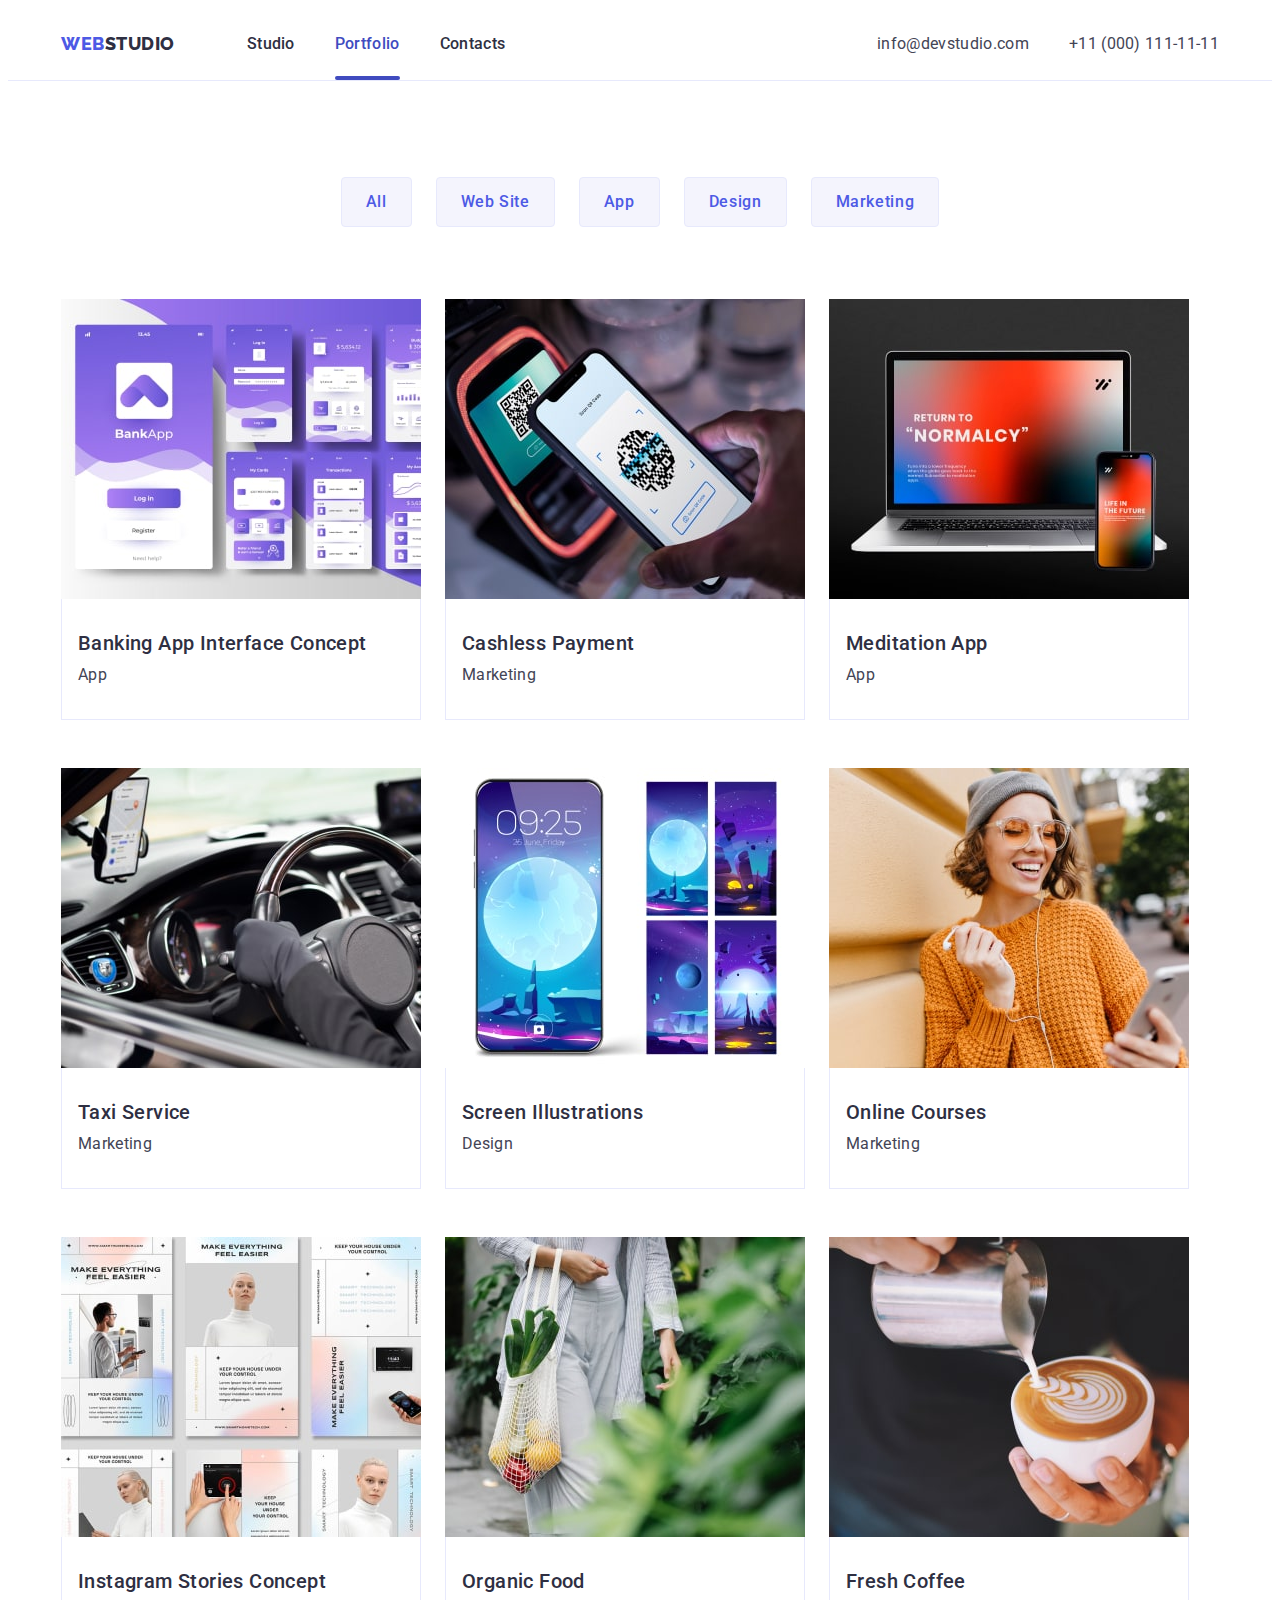
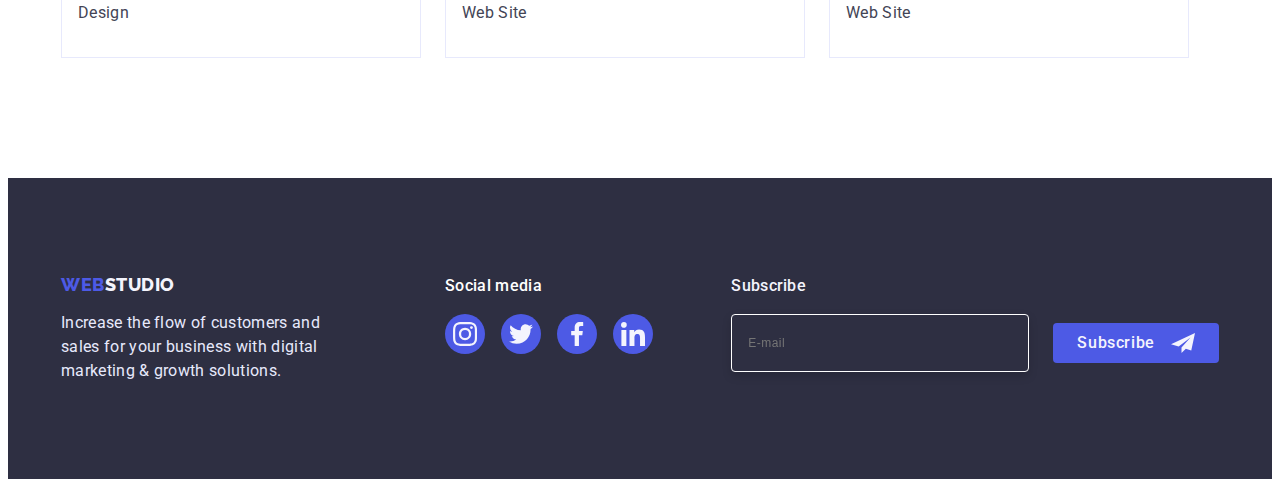
==== commit efada7a5: "changes" ====
--- a/portfolio.html
+++ b/portfolio.html
@@ -50,20 +50,102 @@
 						</li>
 					</ul>
 				</nav>
+
 				<address class="contacts">
 					<ul class="contacts-list list">
-						<li class="navigation-item">
+						<li class="mail">
 							<a href="mailto:info@devstudio.com" class="main-link link"
 								>info@devstudio.com</a
 							>
 						</li>
-						<li class="navigation-item">
+						<li class="tel">
 							<a href="tel:+110001111111" class="main-link link"
 								>+11 (000) 111-11-11</a
 							>
 						</li>
 					</ul>
 				</address>
+				<button class="button-burger js-open-menu" type="button">
+					<svg width="32px" height="22px">
+						<use href="./Images/symbol-defs.svg#icon-mobile-menu"></use>
+					</svg>
+				</button>
+			</div>
+			<div class="mob-menu js-menu-container">
+				<button class="menu-button-close js-close-menu" data-menu-close>
+					<svg class="icon-modal-close">
+						<use href="./Images/symbol-defs.svg#icon-close"></use>
+					</svg>
+				</button>
+				<ul class="mob-menu-list list">
+					<li class="mob-menu-item">
+						<a href="./index.html" class="mob-menu-link link current"
+							>Studio
+						</a>
+					</li>
+					<li class="mob-menu-item">
+						<a href="./portfolio.html" class="mob-menu-link link">
+							Portfolio</a
+						>
+					</li>
+					<li class="mob-menu-item">
+						<a href="" class="mob-menu-link link">Contacts</a>
+					</li>
+				</ul>
+				<ul class="mob-menu-contacts-list list">
+					<li class="mob-menu-tel">
+						<a href="tel:+110001111111" class="mob-menu-link-tel link"
+							>+11 (000) 111-11-11</a
+						>
+					</li>
+					<li class="mob-menu-mail">
+						<a
+							href="mailto:info@devstudio.com"
+							class="mob-menu-link-mail link"
+							>info@devstudio.com</a
+						>
+					</li>
+					<li>
+						<ul class="mob-list-social list">
+							<li class="mob-block-for-icon">
+								<a href="" class="mob-social-link link"
+									><svg class="mob-icon">
+										<use
+											href="./Images/symbol-defs.svg#icon-instagram"
+										></use>
+									</svg>
+								</a>
+							</li>
+							<li class="mob-block-for-icon">
+								<a href="" class="mob-social-link link">
+									<svg class="mob-icon">
+										<use
+											href="./Images/symbol-defs.svg#icon-twitter"
+										></use>
+									</svg>
+								</a>
+							</li>
+							<li class="mob-block-for-icon">
+								<a href="" class="mob-social-link link"
+									><svg class="mob-icon">
+										<use
+											href="./Images/symbol-defs.svg#icon-facebook"
+										></use>
+									</svg>
+								</a>
+							</li>
+							<li class="mob-block-for-icon">
+								<a href="" class="mob-social-link link"
+									><svg class="mob-icon">
+										<use
+											href="./Images/symbol-defs.svg#icon-linkedin"
+										></use>
+									</svg>
+								</a>
+							</li>
+						</ul>
+					</li>
+				</ul>
 			</div>
 		</header>
 
--- a/css/styles.css
+++ b/css/styles.css
@@ -51,10 +51,13 @@
 	font-family: 'Roboto', sans-serif;
 	color: #434455;
 }
+.navigation-link.current {
+	color: var(--color-ocean);
+}
 .container {
 	max-width: 428px;
-	padding-left: 16px;
-	padding-right: 16px;
+	padding-left: 15px;
+	padding-right: 15px;
 	margin-left: auto;
 	margin-right: auto;
 }
@@ -152,7 +155,7 @@
 	text-transform: capitalize;
 	color: var(--color-navy-blue);
 }
-.specific {
+.mob-menu-link.current {
 	color: var(--color-ocean);
 }
 .menu-button-close {
@@ -201,7 +204,7 @@
 .mob-list-social {
 	display: flex;
 	align-items: center;
-	justify-content: center;
+	justify-content: start;
 	gap: 56px;
 }
 .mob-icon {
@@ -215,7 +218,7 @@
 			rgba(46, 47, 66, 0.7),
 			rgba(46, 47, 66, 0.7)
 		),
-		url(../Images/drive-download-20230408T085116Z-001/hero-image-mob.jpg);
+		url(../Images/hero-image-mob.jpg);
 	background-size: cover;
 	background-position: center;
 	background-repeat: no-repeat;
@@ -228,13 +231,13 @@
 				rgba(46, 47, 66, 0.7),
 				rgba(46, 47, 66, 0.7)
 			),
-			url(../Images/drive-download-20230408T085116Z-001/hero-image-mob@2x.jpg);
+			url(../Images/hero-image-mob@2x.jpg);
 	}
 }
 .hero {
 	padding-top: 112px;
 	padding-bottom: 112px;
-
+	margin: 0px auto;
 	text-align: center;
 	background-color: var(--color-navy-blue-modal);
 }
@@ -285,7 +288,7 @@
 	font-weight: 700;
 	font-size: 36px;
 	line-height: 1.11;
-
+	text-align: center;
 	letter-spacing: 0.02em;
 	text-transform: capitalize;
 	color: var(--color-navy-blue);
@@ -298,7 +301,7 @@
 	display: none;
 }
 .team {
-	padding: 96px;
+	padding: 96px 0px;
 	background-color: var(--color-cloud);
 }
 .team-item {
@@ -327,9 +330,7 @@
 
 .team-content {
 	text-align: center;
-	margin-top: 32px;
-	margin-bottom: 32px;
-	padding: 0px 16px;
+	padding: 32px 16px;
 }
 .team-name {
 	font-style: normal;
@@ -344,7 +345,7 @@
 .team-list-social {
 	display: flex;
 	margin-top: 8px;
-	justify-content: center;
+	justify-content: space-between;
 	align-items: center;
 	gap: 24px;
 }
@@ -371,7 +372,8 @@
 }
 
 .section-customers {
-	padding: 96px 16px;
+	padding-top: 96px;
+	padding-bottom: 96px;
 }
 .title-customers {
 	font-family: 'Roboto';
@@ -719,7 +721,7 @@
 .input-policy:focus + span {
 	border-color: var(--color-ocean);
 }
-/*                         FOoTER                          */
+/*                            PORTFOLIO                 */
 .section-menu {
 	padding-top: 96px;
 	padding-bottom: 120px;
@@ -758,7 +760,7 @@
 	border-color: var(--color-ocean);
 }
 .menu-cards-item {
-	max-width: calc((100%-48) / 3);
+	max-width: calc((100% - 48px) / 3);
 }
 
 .cards-content {
@@ -855,7 +857,7 @@
 	left: 50%;
 	transform: translate(-50%, -50%) scale(1);
 	padding: 72px 24px 24px 24px;
-	width: 408px;
+	width: 392px;
 
 	background: #fcfcfc;
 	box-shadow: 0px 1px 1px rgba(0, 0, 0, 0.14), 0px 1px 3px rgba(0, 0, 0, 0.12),
--- a/css/media.css
+++ b/css/media.css
@@ -7,7 +7,7 @@
 				rgba(46, 47, 66, 0.7),
 				rgba(46, 47, 66, 0.7)
 			),
-			url(../Images/drive-download-20230408T085116Z-001/hero-image-tablet.jpg);
+			url(../Images/hero-image-tablet.jpg);
 	}
 	@media (min-device-pixel-ratio: 2px),
 		(min-resolution: 192dpi),
@@ -17,7 +17,7 @@
 					rgba(46, 47, 66, 0.7),
 					rgba(46, 47, 66, 0.7)
 				),
-				url(../Images/drive-download-20230408T085116Z-001/hero-image-tablet@2x.jpg);
+				url(../Images/hero-image-tablet@2x.jpg);
 		}
 	}
 	.page-header {
@@ -59,9 +59,7 @@
 	.navigation-link:active {
 		color: var(--color-ocean);
 	}
-	.current {
-		color: var(--color-ocean);
-	}
+
 	.current::after {
 		position: absolute;
 		left: 0px;
@@ -80,7 +78,7 @@
 		margin-left: auto;
 	}
 	.mail {
-		margin-bottom: 12px;
+		margin-bottom: 8px;
 	}
 
 	.main-link {
@@ -133,7 +131,9 @@
 		margin: 0 auto;
 		margin-bottom: 36px;
 	}
-
+	.about-title {
+		text-align: start;
+	}
 	.about-item {
 		width: calc((100% - 24px) / 2);
 	}
@@ -169,6 +169,9 @@
 		margin: 0px;
 		margin-left: 24px;
 	}
+	.modal {
+		width: 408px;
+	}
 }
 
 @media screen and (min-width: 1200px) {
@@ -187,7 +190,7 @@
 				rgba(46, 47, 66, 0.7),
 				rgba(46, 47, 66, 0.7)
 			),
-			url(../Images/drive-download-20230408T085116Z-001/hero-image-desk.jpg);
+			url(../Images/hero-image-desk.jpg);
 	}
 	@media (min-device-pixel-ratio: 2px),
 		(min-resolution: 192dpi),
@@ -197,7 +200,7 @@
 					rgba(46, 47, 66, 0.7),
 					rgba(46, 47, 66, 0.7)
 				),
-				url(../Images/drive-download-20230408T085116Z-001/hero-image-desk@2x.jpg);
+				url(../Images/hero-image-desk@2x.jpg);
 		}
 	}
 	.hero-title {
